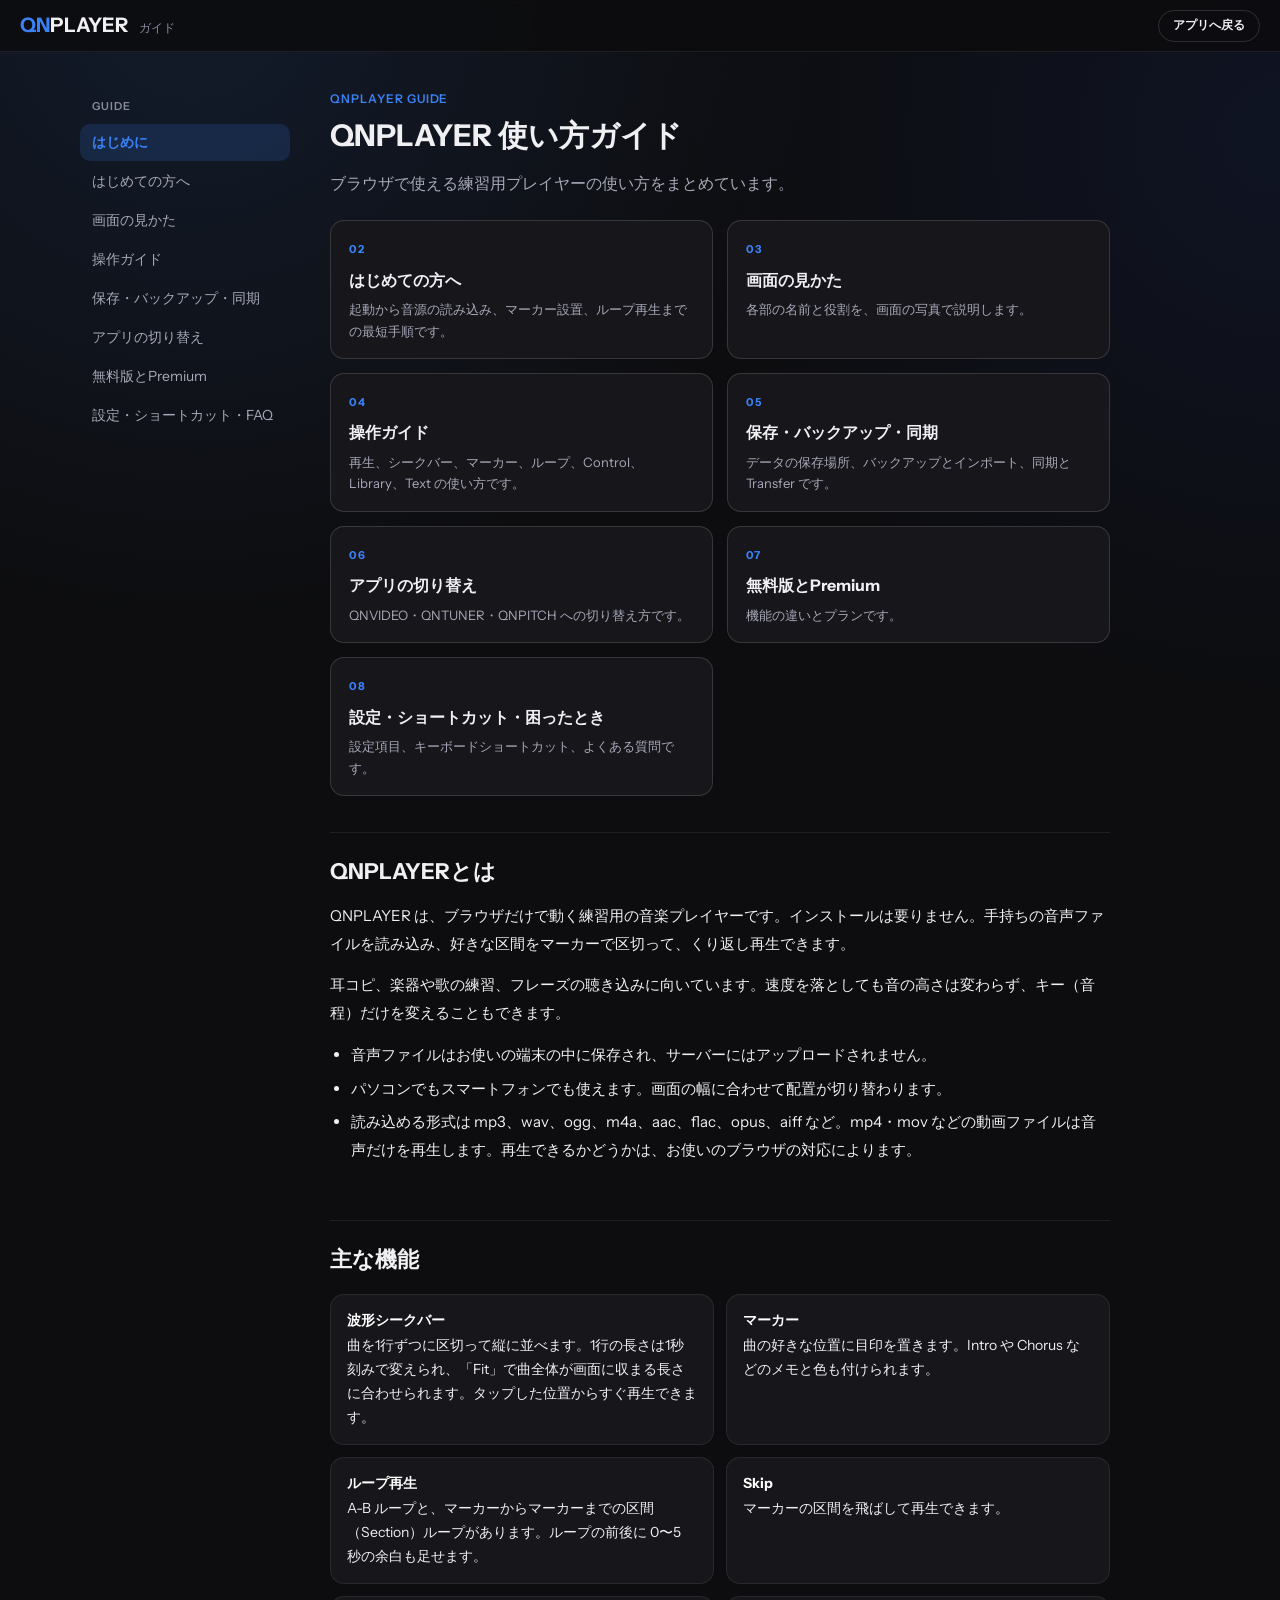
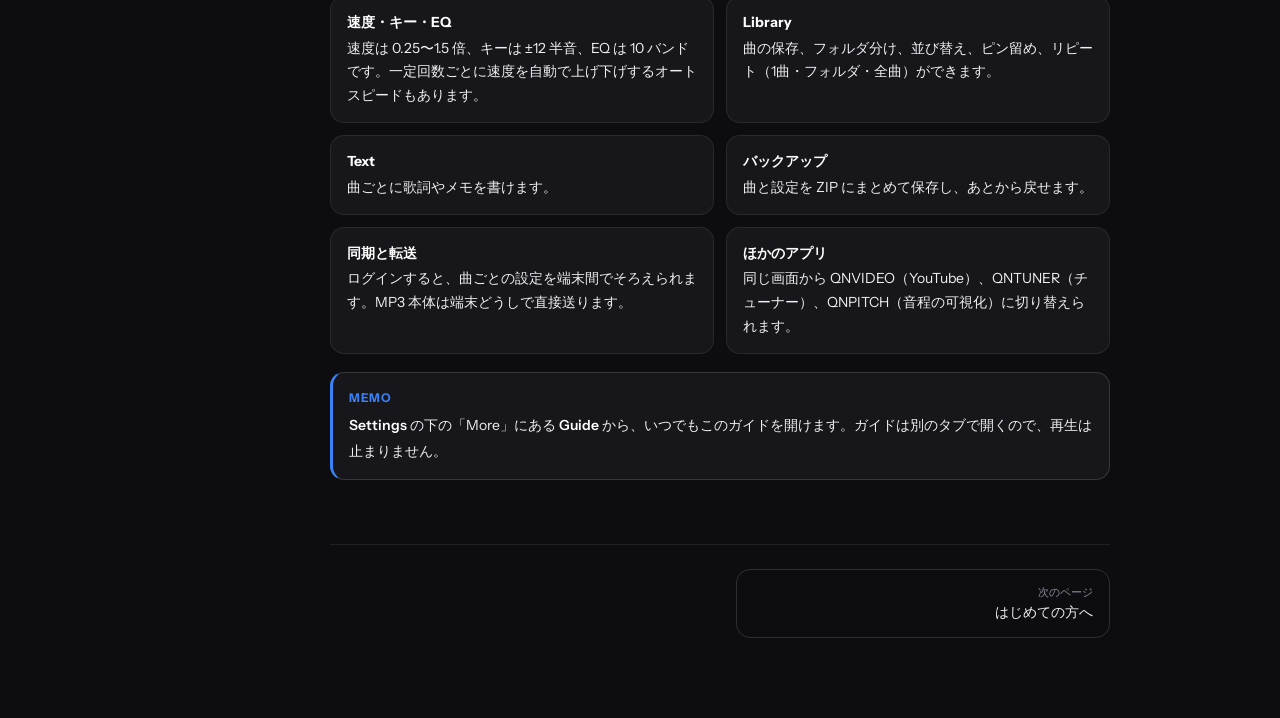
==== guide/index.html @ b6c8155d "4.27.0" ====
<!DOCTYPE html>
<html lang="ja">
<head>
<meta charset="UTF-8">
<meta name="viewport" content="width=device-width, initial-scale=1">
<title>QNPLAYER 使い方ガイド | QNPLAYER ガイド</title>
<link rel="icon" type="image/x-icon" href="../favicon/favicon.ico">
<link rel="stylesheet" href="https://fonts.googleapis.com/css2?family=Instrument+Sans:wght@400;500;600;700&amp;display=swap">
<link rel="stylesheet" href="guide.css">
<script src="guide.js"></script>
</head>
<body>
<header class="g-top">
  <a class="g-logo" href="index.html"><b>QN</b>PLAYER<small>ガイド</small></a>
  <span class="g-top-spacer"></span>
  <a class="g-back" href="../index.html">アプリへ戻る</a>
</header>
<div class="g-shell">
  <nav class="g-nav" aria-label="ガイドの目次">
    <p class="g-nav-title">Guide</p>
    <a href="index.html" class="is-current">はじめに</a><a href="start.html">はじめての方へ</a><a href="screen.html">画面の見かた</a><a href="operations.html">操作ガイド</a><a href="data.html">保存・バックアップ・同期</a><a href="apps.html">アプリの切り替え</a><a href="plan.html">無料版とPremium</a><a href="reference.html">設定・ショートカット・FAQ</a>
  </nav>
  <main class="g-main">
    <p class="g-eyebrow">QNPLAYER GUIDE</p>
    <h1>QNPLAYER 使い方ガイド</h1>
    <p class="g-lead">ブラウザで使える練習用プレイヤーの使い方をまとめています。</p>

<div class="g-cards"><a class="g-card" href="start.html"><em>02</em><b>はじめての方へ</b><span>起動から音源の読み込み、マーカー設置、ループ再生までの最短手順です。</span></a><a class="g-card" href="screen.html"><em>03</em><b>画面の見かた</b><span>各部の名前と役割を、画面の写真で説明します。</span></a><a class="g-card" href="operations.html"><em>04</em><b>操作ガイド</b><span>再生、シークバー、マーカー、ループ、Control、Library、Text の使い方です。</span></a><a class="g-card" href="data.html"><em>05</em><b>保存・バックアップ・同期</b><span>データの保存場所、バックアップとインポート、同期と Transfer です。</span></a><a class="g-card" href="apps.html"><em>06</em><b>アプリの切り替え</b><span>QNVIDEO・QNTUNER・QNPITCH への切り替え方です。</span></a><a class="g-card" href="plan.html"><em>07</em><b>無料版とPremium</b><span>機能の違いとプランです。</span></a><a class="g-card" href="reference.html"><em>08</em><b>設定・ショートカット・困ったとき</b><span>設定項目、キーボードショートカット、よくある質問です。</span></a></div>

<h2 id="about">QNPLAYERとは</h2>
<p>QNPLAYER は、ブラウザだけで動く練習用の音楽プレイヤーです。インストールは要りません。手持ちの音声ファイルを読み込み、好きな区間をマーカーで区切って、くり返し再生できます。</p>
<p>耳コピ、楽器や歌の練習、フレーズの聴き込みに向いています。速度を落としても音の高さは変わらず、キー（音程）だけを変えることもできます。</p>
<ul>
  <li>音声ファイルはお使いの端末の中に保存され、サーバーにはアップロードされません。</li>
  <li>パソコンでもスマートフォンでも使えます。画面の幅に合わせて配置が切り替わります。</li>
  <li>読み込める形式は mp3、wav、ogg、m4a、aac、flac、opus、aiff など。mp4・mov などの動画ファイルは音声だけを再生します。再生できるかどうかは、お使いのブラウザの対応によります。</li>
</ul>

<h2 id="features">主な機能</h2>
<ul class="g-feat">
  <li><b>波形シークバー</b>曲を1行ずつに区切って縦に並べます。1行の長さは1秒刻みで変えられ、「Fit」で曲全体が画面に収まる長さに合わせられます。タップした位置からすぐ再生できます。</li>
  <li><b>マーカー</b>曲の好きな位置に目印を置きます。Intro や Chorus などのメモと色も付けられます。</li>
  <li><b>ループ再生</b>A-B ループと、マーカーからマーカーまでの区間（Section）ループがあります。ループの前後に 0〜5 秒の余白も足せます。</li>
  <li><b>Skip</b>マーカーの区間を飛ばして再生できます。</li>
  <li><b>速度・キー・EQ</b>速度は 0.25〜1.5 倍、キーは ±12 半音、EQ は 10 バンドです。一定回数ごとに速度を自動で上げ下げするオートスピードもあります。</li>
  <li><b>Library</b>曲の保存、フォルダ分け、並び替え、ピン留め、リピート（1曲・フォルダ・全曲）ができます。</li>
  <li><b>Text</b>曲ごとに歌詞やメモを書けます。</li>
  <li><b>バックアップ</b>曲と設定を ZIP にまとめて保存し、あとから戻せます。</li>
  <li><b>同期と転送</b>ログインすると、曲ごとの設定を端末間でそろえられます。MP3 本体は端末どうしで直接送ります。</li>
  <li><b>ほかのアプリ</b>同じ画面から QNVIDEO（YouTube）、QNTUNER（チューナー）、QNPITCH（音程の可視化）に切り替えられます。</li>
</ul>
<div class="g-note"><span class="g-note-title">MEMO</span><strong>Settings</strong> の下の「More」にある <strong>Guide</strong> から、いつでもこのガイドを開けます。ガイドは別のタブで開くので、再生は止まりません。</div>

    <div class="g-pager"><span></span><a class="next" href="start.html"><small>次のページ</small>はじめての方へ</a></div>
  </main>
</div>
</body>
</html>
---- guide/guide.css ----
/* guide.css — アプリ内ガイド(guide/*.html)共通。色・角丸・文字はアプリ(style-core.css)のトークンに揃える */
:root {
  --accent-primary: #3b82f6;
  --accent-secondary: #1d4ed8;
  --icon-muted: #8b8b9e;
  --text-bright: #f0f0f3;
  --text-dim: #a8a8b8;
  --border-subtle: rgba(255,255,255,0.08);
  --border-strong: rgba(255,255,255,0.14);
  --surface: #16161b;
  --surface-2: #1c1c24;
  --radius-pill: 999px;
  --radius-field: 10px;
  --radius-popup: 14px;
  --radius-modal: 20px;
}
* { box-sizing: border-box; }
html { scroll-behavior: smooth; -webkit-text-size-adjust: 100%; }
body {
  margin: 0;
  background:
    radial-gradient(circle at 15% 0%, color-mix(in srgb, var(--accent-primary) 12%, transparent), transparent 45%),
    radial-gradient(circle at 100% 15%, color-mix(in srgb, var(--accent-secondary) 10%, transparent), transparent 40%),
    #0d0d0f;
  background-attachment: fixed;
  color: var(--text-bright);
  font-family: 'Instrument Sans', -apple-system, BlinkMacSystemFont, 'Hiragino Sans', 'Yu Gothic', 'Noto Sans JP', sans-serif;
  font-size: 15px;
  line-height: 1.85;
}
a { color: var(--accent-primary); text-decoration: none; }
a:hover { text-decoration: underline; }

.g-top {
  position: sticky; top: 0; z-index: 20;
  display: flex; align-items: center; gap: 16px;
  height: 52px; padding: 0 20px;
  background: rgba(13,13,15,0.9); backdrop-filter: blur(10px); -webkit-backdrop-filter: blur(10px);
  border-bottom: 1px solid var(--border-subtle);
}
.g-logo { font-weight: 700; font-size: 20px; letter-spacing: 0.01em; color: var(--text-bright); text-decoration: none !important; }
.g-logo b { color: var(--accent-primary); font-weight: 700; }
.g-logo small { margin-left: 10px; font-size: 12px; font-weight: 500; color: var(--icon-muted); letter-spacing: 0; }
.g-top-spacer { flex: 1; }
.g-back {
  display: inline-flex; align-items: center; height: 32px; padding: 0 14px;
  border: 1px solid var(--border-strong); border-radius: var(--radius-pill);
  color: var(--text-bright); font-size: 12px; font-weight: 600; text-decoration: none !important;
}
.g-back:hover { border-color: var(--accent-primary); color: var(--accent-primary); }

.g-shell { display: flex; align-items: flex-start; max-width: 1160px; margin: 0 auto; padding: 0 20px; gap: 40px; }
.g-nav {
  position: sticky; top: 72px; flex: 0 0 210px; padding: 24px 0;
  max-height: calc(100vh - 72px); overflow-y: auto;
}
.g-nav-title { font-size: 11px; font-weight: 600; letter-spacing: 0.08em; color: var(--icon-muted); text-transform: uppercase; margin: 0 0 8px 12px; }
.g-nav a {
  display: block; padding: 8px 12px; margin-bottom: 2px; border-radius: var(--radius-field);
  color: var(--text-dim); font-size: 14px; line-height: 1.5; text-decoration: none !important;
}
.g-nav a:hover { background: rgba(255,255,255,0.06); color: var(--text-bright); }
.g-nav a.is-current { background: color-mix(in srgb, var(--accent-primary) 16%, transparent); color: var(--accent-primary); font-weight: 600; }

.g-main { flex: 1; min-width: 0; max-width: 780px; padding: 36px 0 80px; }
.g-eyebrow { font-size: 12px; font-weight: 600; letter-spacing: 0.08em; color: var(--accent-primary); margin: 0 0 6px; }
h1 { font-size: 30px; line-height: 1.35; margin: 0 0 12px; font-weight: 700; }
.g-lead { font-size: 16px; color: var(--text-dim); margin: 0 0 8px; }
h2 { font-size: 22px; line-height: 1.4; margin: 56px 0 14px; padding-top: 24px; border-top: 1px solid var(--border-subtle); font-weight: 700; scroll-margin-top: 72px; }
h2:first-of-type { margin-top: 36px; }
h3 { font-size: 16px; margin: 32px 0 8px; color: var(--accent-primary); font-weight: 700; scroll-margin-top: 72px; }
p { margin: 0 0 14px; }
ul, ol { margin: 0 0 16px; padding-left: 1.4em; }
li { margin-bottom: 6px; }
li > ul, li > ol { margin: 6px 0 0; }
strong { color: #fff; font-weight: 600; }
code, kbd {
  font-family: 'SFMono-Regular', ui-monospace, Menlo, Consolas, monospace; font-size: 0.88em;
  background: var(--surface-2); border: 1px solid var(--border-strong); border-radius: 6px; padding: 1px 6px;
}
kbd { border-bottom-width: 2px; white-space: nowrap; }

.g-fig { margin: 20px 0 26px; }
.g-fig img { display: block; width: 100%; height: auto; border: 1px solid var(--border-strong); border-radius: var(--radius-popup); background: #0d0d0f; cursor: zoom-in; }
.g-fig figcaption { margin-top: 8px; font-size: 12px; color: var(--icon-muted); line-height: 1.6; }
.g-fig.is-narrow { max-width: 340px; }
.g-fig-row { display: flex; gap: 16px; align-items: flex-start; flex-wrap: wrap; margin: 20px 0 26px; }
.g-fig-row .g-fig { margin: 0; flex: 1 1 220px; }
.g-fig-row .g-fig.is-narrow { flex: 0 1 300px; }

.g-note, .g-warn {
  margin: 18px 0; padding: 14px 16px; border-radius: var(--radius-popup);
  border: 1px solid var(--border-strong); background: var(--surface); font-size: 14px;
}
.g-note { border-left: 3px solid var(--accent-primary); }
.g-warn { border-left: 3px solid #f59e0b; }
.g-note > :last-child, .g-warn > :last-child { margin-bottom: 0; }
.g-note-title { display: block; font-size: 12px; font-weight: 700; letter-spacing: 0.06em; color: var(--accent-primary); margin-bottom: 4px; }
.g-warn .g-note-title { color: #f59e0b; }

.g-table-wrap { overflow-x: auto; margin: 16px 0 22px; border: 1px solid var(--border-subtle); border-radius: var(--radius-popup); }
table { width: 100%; border-collapse: collapse; font-size: 14px; }
th, td { text-align: left; padding: 10px 14px; vertical-align: top; border-bottom: 1px solid var(--border-subtle); line-height: 1.7; }
th { background: var(--surface); color: var(--icon-muted); font-size: 12px; font-weight: 600; letter-spacing: 0.04em; white-space: nowrap; }
tr:last-child td { border-bottom: 0; }
td:first-child { white-space: nowrap; color: #fff; font-weight: 600; }
td.wrap-first:first-child { white-space: normal; }

.g-steps { list-style: none; padding: 0; counter-reset: step; margin: 20px 0; }
.g-steps > li { position: relative; padding: 0 0 0 48px; margin-bottom: 26px; counter-increment: step; }
.g-steps > li::before {
  content: counter(step); position: absolute; left: 0; top: 0; width: 32px; height: 32px; border-radius: 50%;
  background: var(--accent-primary); color: #fff; font-weight: 700; font-size: 15px; line-height: 32px; text-align: center;
}
.g-steps > li > strong:first-child { display: block; font-size: 17px; margin-bottom: 4px; }

.g-badge { display: inline-block; min-width: 20px; padding: 0 6px; margin-right: 4px; border-radius: 11px; background: #ffb020; color: #111; font-size: 12px; font-weight: 700; line-height: 20px; text-align: center; }

.g-cards { display: grid; grid-template-columns: repeat(2, 1fr); gap: 14px; margin: 22px 0; }
.g-card {
  display: block; padding: 18px 18px 16px; border: 1px solid var(--border-strong); border-radius: var(--radius-popup);
  background: var(--surface); color: var(--text-bright); text-decoration: none !important; transition: border-color .13s, transform .13s;
}
.g-card:hover { border-color: var(--accent-primary); transform: translateY(-1px); }
.g-card b { display: block; font-size: 16px; margin-bottom: 4px; }
.g-card span { display: block; font-size: 13px; color: var(--text-dim); line-height: 1.65; }
.g-card em { display: block; font-style: normal; font-size: 11px; font-weight: 700; letter-spacing: 0.08em; color: var(--accent-primary); margin-bottom: 6px; }

.g-feat { display: grid; grid-template-columns: repeat(2, 1fr); gap: 12px; margin: 18px 0; padding: 0; list-style: none; }
.g-feat li { margin: 0; padding: 14px 16px; border: 1px solid var(--border-subtle); border-radius: var(--radius-popup); background: var(--surface); font-size: 14px; line-height: 1.7; }
.g-feat li b { display: block; color: #fff; margin-bottom: 2px; }

.g-pager { display: flex; justify-content: space-between; gap: 12px; margin-top: 64px; padding-top: 24px; border-top: 1px solid var(--border-subtle); }
.g-pager a {
  flex: 1; max-width: 48%; padding: 14px 16px; border: 1px solid var(--border-strong); border-radius: var(--radius-popup);
  color: var(--text-bright); text-decoration: none !important; font-size: 14px; line-height: 1.5;
}
.g-pager a small { display: block; font-size: 11px; color: var(--icon-muted); margin-bottom: 2px; }
.g-pager a:hover { border-color: var(--accent-primary); }
.g-pager a.next { text-align: right; margin-left: auto; }

.g-lightbox { position: fixed; inset: 0; z-index: 100; display: none; align-items: center; justify-content: center; padding: 20px; background: rgba(0,0,0,0.88); cursor: zoom-out; }
.g-lightbox.is-open { display: flex; }
.g-lightbox img { max-width: 100%; max-height: 100%; border-radius: var(--radius-popup); }

@media (max-width: 860px) {
  body { font-size: 15px; }
  .g-shell { display: block; padding: 0 16px; }
  .g-nav { position: static; max-height: none; padding: 14px 0 0; display: flex; gap: 6px; overflow-x: auto; scrollbar-width: none; }
  .g-nav::-webkit-scrollbar { display: none; }
  .g-nav-title { display: none; }
  .g-nav a { flex: 0 0 auto; margin: 0; padding: 7px 14px; border: 1px solid var(--border-strong); border-radius: var(--radius-pill); font-size: 13px; white-space: nowrap; }
  .g-nav a.is-current { border-color: var(--accent-primary); }
  .g-main { padding-top: 22px; }
  h1 { font-size: 25px; }
  h2 { font-size: 20px; margin-top: 44px; }
  .g-cards, .g-feat { grid-template-columns: 1fr; }
  .g-top { padding: 0 16px; }
  .g-logo small { display: none; }
  .g-pager { flex-direction: column; }
  .g-pager a { max-width: none; }
  td:first-child { white-space: normal; }
}
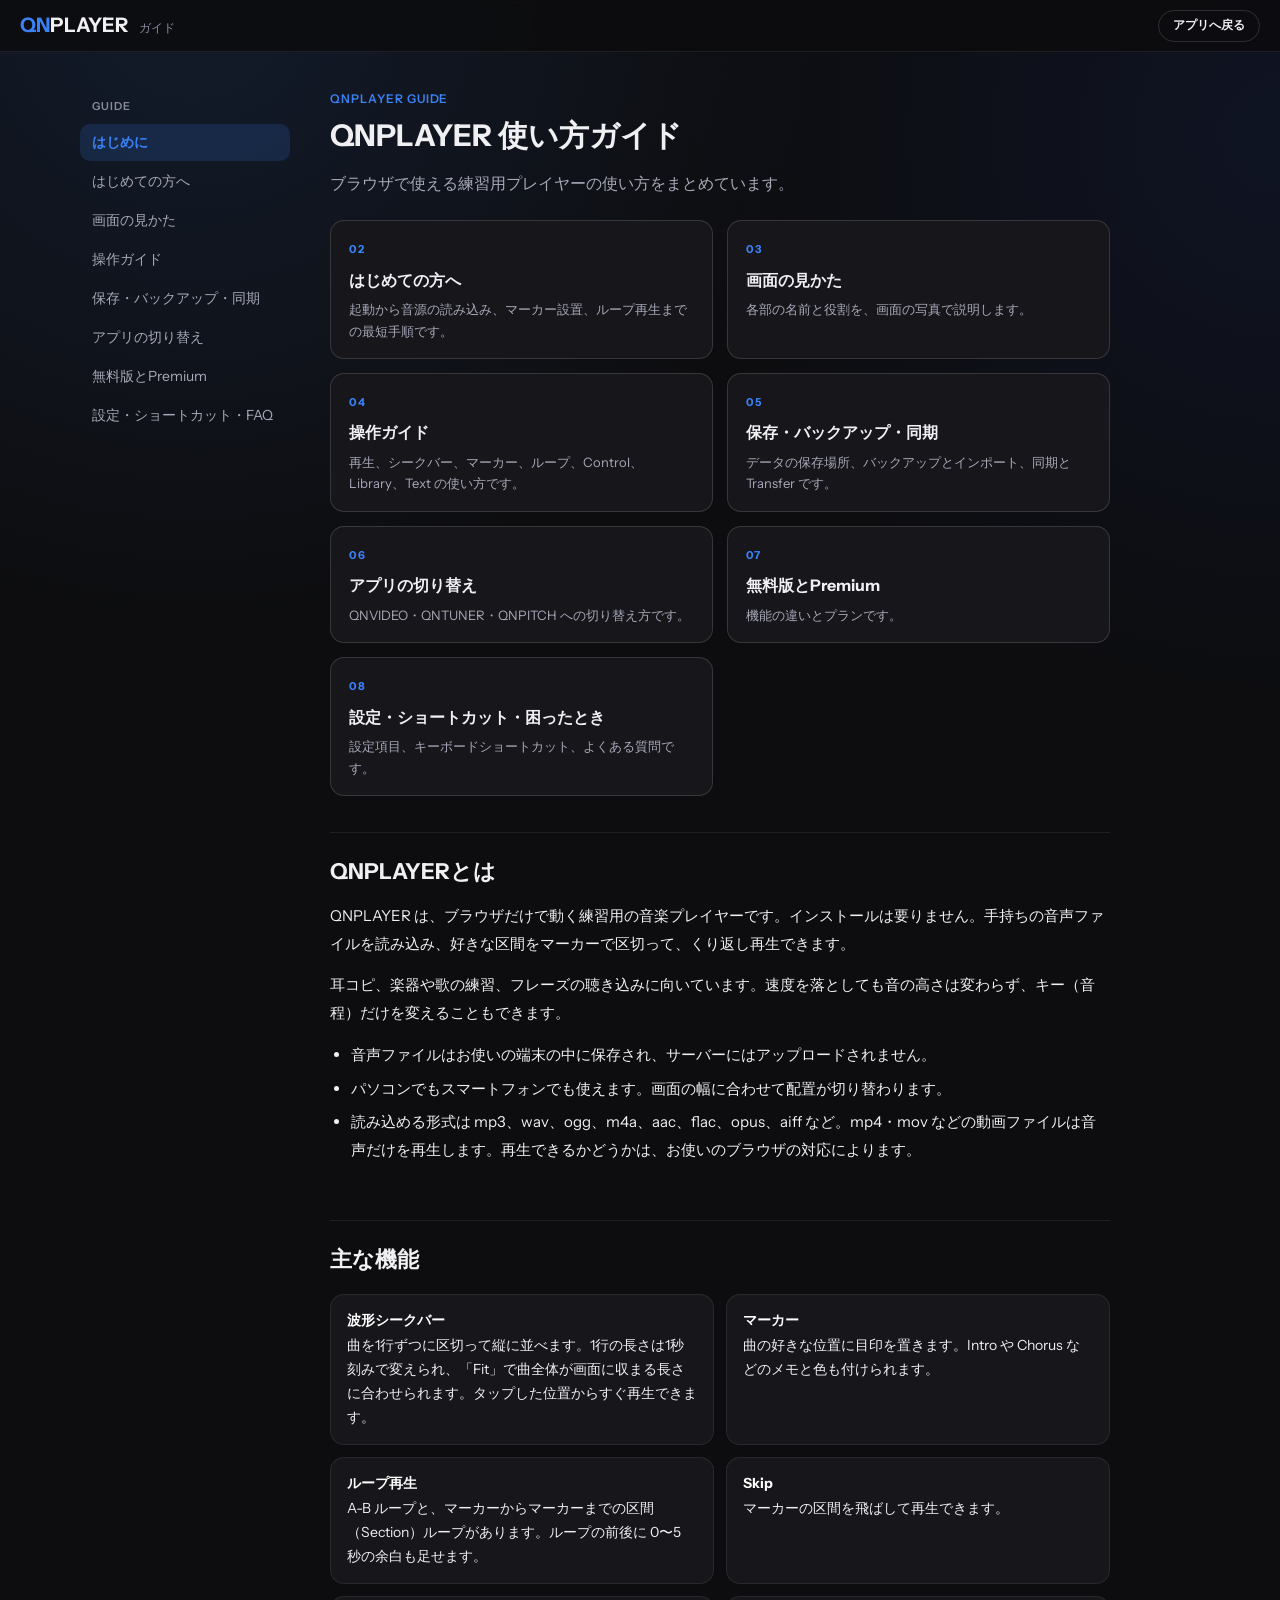
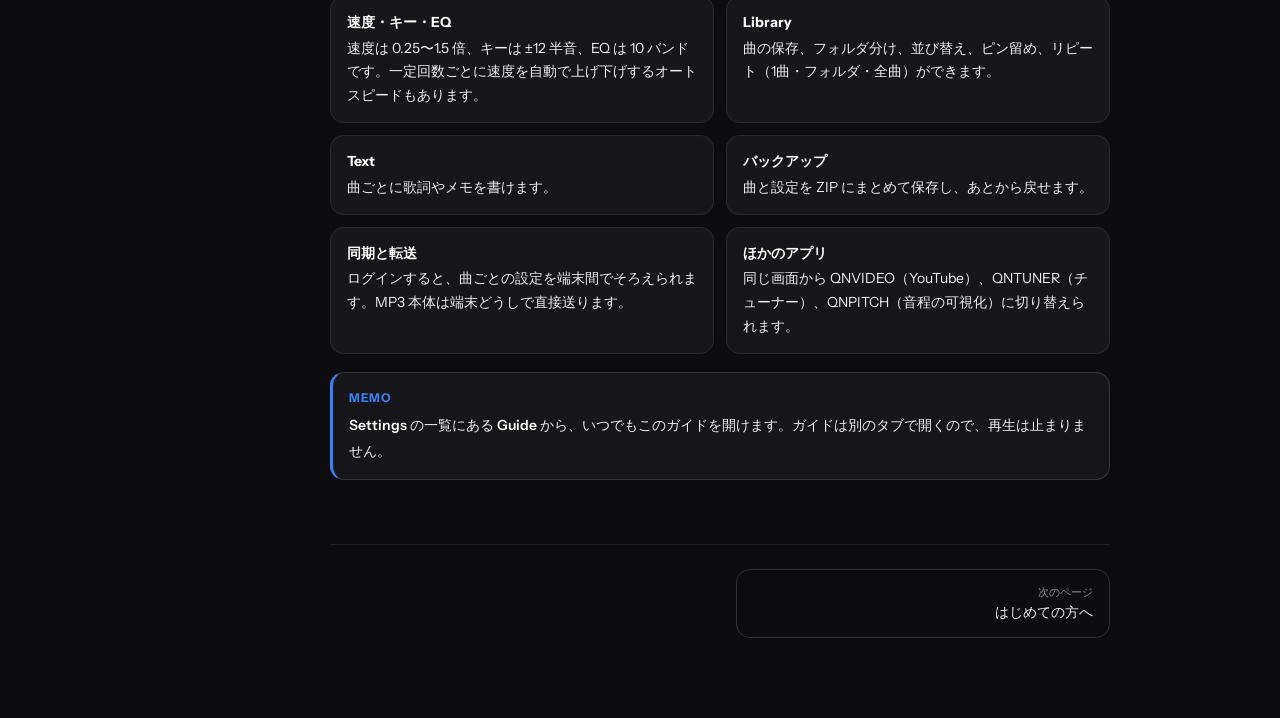
==== commit 611624be: "4.53.1" ====
--- a/guide/index.html
+++ b/guide/index.html
@@ -49,7 +49,7 @@
   <li><b>同期と転送</b>ログインすると、曲ごとの設定を端末間でそろえられます。MP3 本体は端末どうしで直接送ります。</li>
   <li><b>ほかのアプリ</b>同じ画面から QNVIDEO（YouTube）、QNTUNER（チューナー）、QNPITCH（音程の可視化）に切り替えられます。</li>
 </ul>
-<div class="g-note"><span class="g-note-title">MEMO</span><strong>Settings</strong> の下の「More」にある <strong>Guide</strong> から、いつでもこのガイドを開けます。ガイドは別のタブで開くので、再生は止まりません。</div>
+<div class="g-note"><span class="g-note-title">MEMO</span><strong>Settings</strong> の一覧にある <strong>Guide</strong> から、いつでもこのガイドを開けます。ガイドは別のタブで開くので、再生は止まりません。</div>
 
     <div class="g-pager"><span></span><a class="next" href="start.html"><small>次のページ</small>はじめての方へ</a></div>
   </main>
